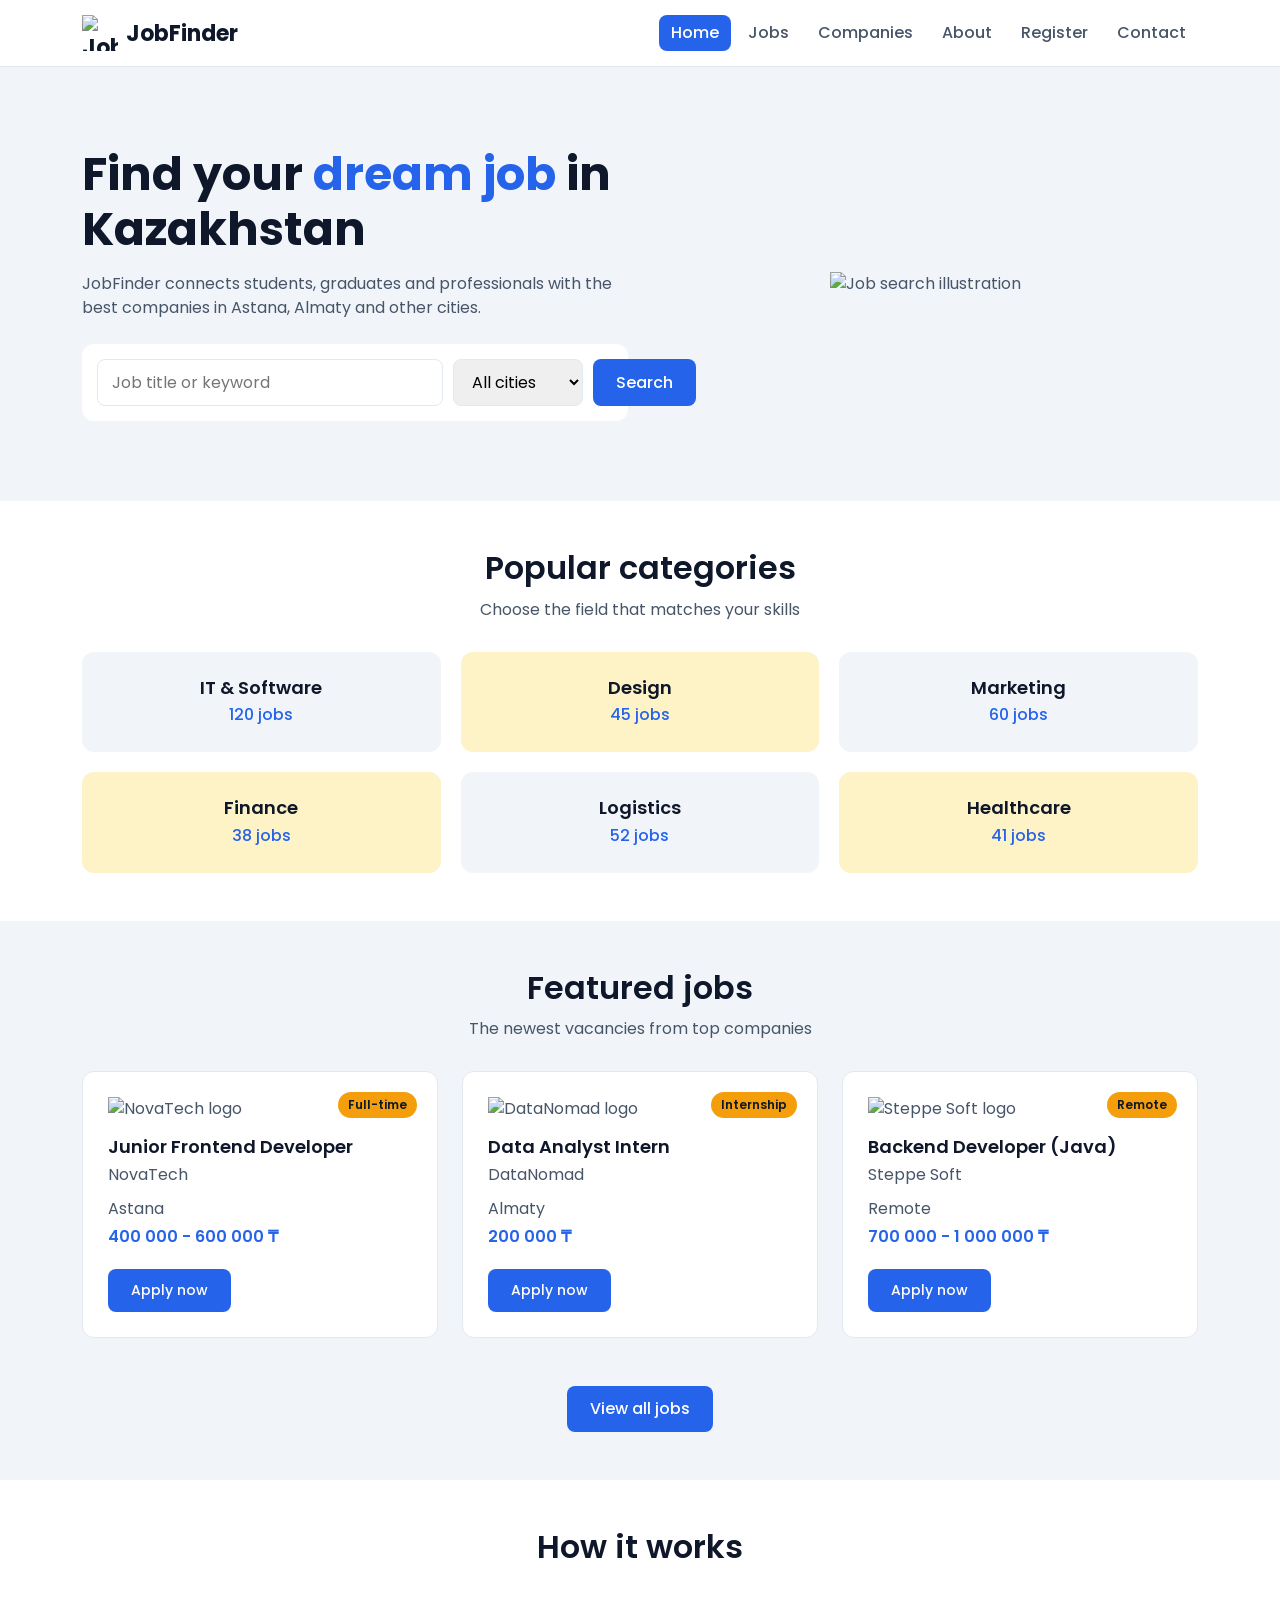
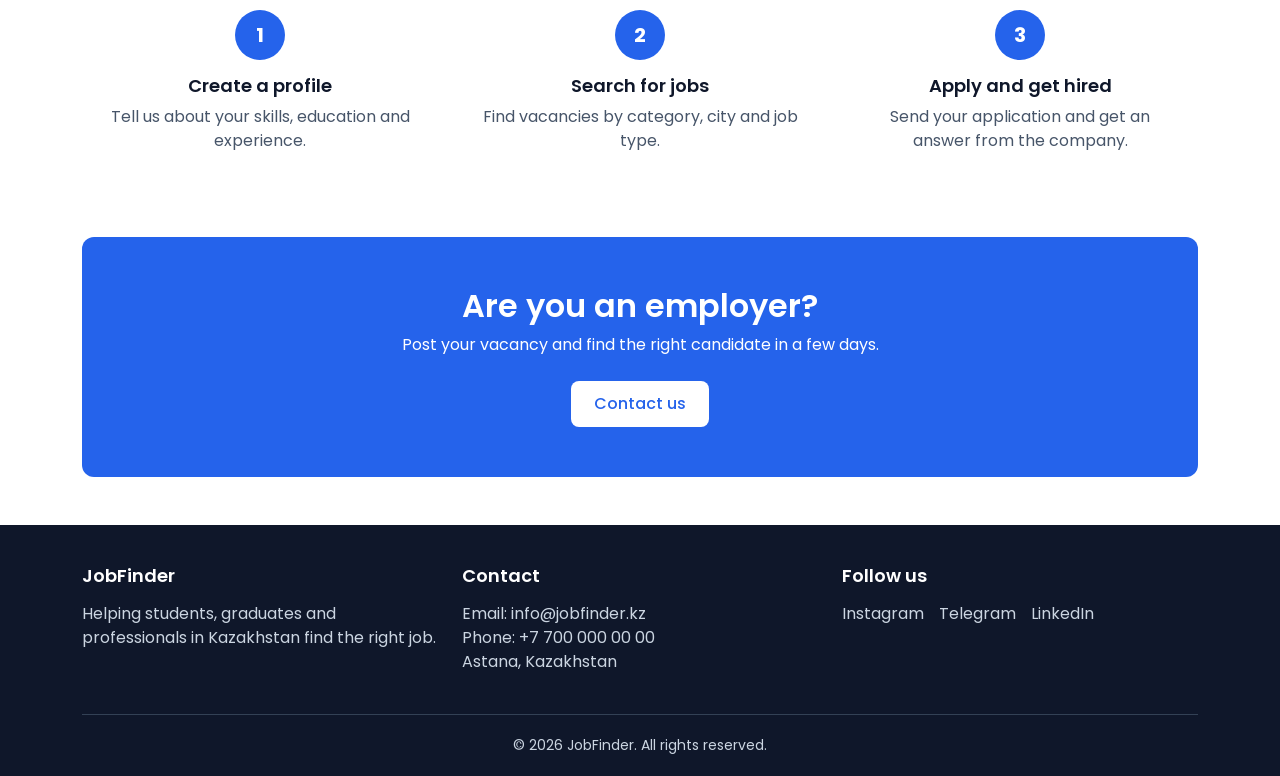
==== index.html @ 1bc91f88 "Endterm: validation, search and filter, CRUD, gallery" ====
<!DOCTYPE html>
<html lang="en">
<head>
    <meta charset="UTF-8">
    <meta name="viewport" content="width=device-width, initial-scale=1.0">
    <title>JobFinder | Home</title>
    <link rel="stylesheet" href="https://fonts.googleapis.com/css2?family=Poppins:wght@400;500;600;700&display=swap">
    <link rel="stylesheet" href="https://cdn.jsdelivr.net/npm/bootstrap@5.3.3/dist/css/bootstrap.min.css">
    <link rel="stylesheet" href="css/style.css">
</head>
<body>

    <header class="site-header">
        <div class="container header-inner">
            <a href="index.html" class="logo">
                <img src="images/logo.svg" alt="JobFinder logo" class="logo-img">
                <span>JobFinder</span>
            </a>
            <nav>
                <ul class="nav-menu">
                    <li><a href="index.html" class="active">Home</a></li>
                    <li><a href="jobs.html">Jobs</a></li>
                    <li><a href="companies.html">Companies</a></li>
                    <li><a href="about.html">About</a></li>
                    <li><a href="contact.html#registration">Register</a></li>
                    <li><a href="contact.html">Contact</a></li>
                </ul>
            </nav>
        </div>
    </header>

    <main>
        <section class="hero">
            <div class="container">
                <div class="row align-items-center g-4">
                    <div class="col-12 col-lg-6">
                        <h1 class="hero-title">Find your <span>dream job</span> in Kazakhstan</h1>
                        <p class="mb-4">JobFinder connects students, graduates and professionals with the best companies in Astana, Almaty and other cities.</p>
                        <form class="search-form" action="jobs.html">
                            <input type="text" name="keyword" placeholder="Job title or keyword">
                            <select name="city">
                                <option value="all">All cities</option>
                                <option value="astana">Astana</option>
                                <option value="almaty">Almaty</option>
                                <option value="shymkent">Shymkent</option>
                                <option value="remote">Remote</option>
                            </select>
                            <button type="submit" class="btn btn-main">Search</button>
                        </form>
                    </div>
                    <div class="col-12 col-lg-6 text-center d-none d-lg-block">
                        <img src="images/hero.svg" alt="Job search illustration" class="hero-img">
                    </div>
                </div>
            </div>
        </section>

        <section class="py-5">
            <div class="container">
                <h2 class="section-title text-center">Popular categories</h2>
                <p class="section-subtitle text-center">Choose the field that matches your skills</p>
                <div class="category-grid">
                    <div class="category-item">
                        <h3>IT &amp; Software</h3>
                        <span class="category-count">120 jobs</span>
                    </div>
                    <div class="category-item">
                        <h3>Design</h3>
                        <span class="category-count">45 jobs</span>
                    </div>
                    <div class="category-item">
                        <h3>Marketing</h3>
                        <span class="category-count">60 jobs</span>
                    </div>
                    <div class="category-item">
                        <h3>Finance</h3>
                        <span class="category-count">38 jobs</span>
                    </div>
                    <div class="category-item">
                        <h3>Logistics</h3>
                        <span class="category-count">52 jobs</span>
                    </div>
                    <div class="category-item">
                        <h3>Healthcare</h3>
                        <span class="category-count">41 jobs</span>
                    </div>
                </div>
            </div>
        </section>

        <section id="featured-jobs" class="py-5">
            <div class="container">
                <h2 class="section-title text-center">Featured jobs</h2>
                <p class="section-subtitle text-center">The newest vacancies from top companies</p>
                <div class="row g-4">
                <div class="col-12 col-md-6 col-lg-4">
                    <article class="job-card">
                        <span class="job-badge">Full-time</span>
                        <img src="images/novatech.svg" alt="NovaTech logo" class="job-logo" loading="lazy">
                        <h3 class="job-title">Junior Frontend Developer</h3>
                        <p class="job-company">NovaTech</p>
                        <ul class="job-info">
                            <li>Astana</li>
                            <li class="job-salary">400 000 - 600 000 ₸</li>
                        </ul>
                        <a href="contact.html" class="btn btn-main btn-sm">Apply now</a>
                    </article>
                </div>
                <div class="col-12 col-md-6 col-lg-4">
                    <article class="job-card">
                        <span class="job-badge">Internship</span>
                        <img src="images/datanomad.svg" alt="DataNomad logo" class="job-logo" loading="lazy">
                        <h3 class="job-title">Data Analyst Intern</h3>
                        <p class="job-company">DataNomad</p>
                        <ul class="job-info">
                            <li>Almaty</li>
                            <li class="job-salary">200 000 ₸</li>
                        </ul>
                        <a href="contact.html" class="btn btn-main btn-sm">Apply now</a>
                    </article>
                </div>
                <div class="col-12 col-md-6 col-lg-4">
                    <article class="job-card">
                        <span class="job-badge">Remote</span>
                        <img src="images/steppesoft.svg" alt="Steppe Soft logo" class="job-logo" loading="lazy">
                        <h3 class="job-title">Backend Developer (Java)</h3>
                        <p class="job-company">Steppe Soft</p>
                        <ul class="job-info">
                            <li>Remote</li>
                            <li class="job-salary">700 000 - 1 000 000 ₸</li>
                        </ul>
                        <a href="contact.html" class="btn btn-main btn-sm">Apply now</a>
                    </article>
                </div>
                </div>
                <div class="text-center mt-5">
                    <a href="jobs.html" class="btn btn-main">View all jobs</a>
                </div>
            </div>
        </section>

        <section class="py-5">
            <div class="container">
                <h2 class="section-title text-center mb-4">How it works</h2>
                <div class="row g-4">
                    <div class="col-12 col-md-4">
                        <div class="step">
                            <span class="step-number">1</span>
                            <h3>Create a profile</h3>
                            <p>Tell us about your skills, education and experience.</p>
                        </div>
                    </div>
                    <div class="col-12 col-md-4">
                        <div class="step">
                            <span class="step-number">2</span>
                            <h3>Search for jobs</h3>
                            <p>Find vacancies by category, city and job type.</p>
                        </div>
                    </div>
                    <div class="col-12 col-md-4">
                        <div class="step">
                            <span class="step-number">3</span>
                            <h3>Apply and get hired</h3>
                            <p>Send your application and get an answer from the company.</p>
                        </div>
                    </div>
                </div>
            </div>
        </section>

        <section class="pb-5">
            <div class="container">
                <div class="cta text-center">
                    <h2>Are you an employer?</h2>
                    <p class="mb-4">Post your vacancy and find the right candidate in a few days.</p>
                    <a href="contact.html" class="btn btn-light-main">Contact us</a>
                </div>
            </div>
        </section>
    </main>

    <footer class="site-footer">
        <div class="container">
            <div class="row">
                <div class="col-12 col-md-4 mb-4">
                    <h3 class="footer-title">JobFinder</h3>
                    <p>Helping students, graduates and professionals in Kazakhstan find the right job.</p>
                </div>
                <div class="col-12 col-md-4 mb-4">
                    <h3 class="footer-title">Contact</h3>
                    <address>
                        Email: info@jobfinder.kz<br>
                        Phone: +7 700 000 00 00<br>
                        Astana, Kazakhstan
                    </address>
                </div>
                <div class="col-12 col-md-4 mb-4">
                    <h3 class="footer-title">Follow us</h3>
                    <ul class="social-links">
                        <li><a href="#">Instagram</a></li>
                        <li><a href="#">Telegram</a></li>
                        <li><a href="#">LinkedIn</a></li>
                    </ul>
                </div>
            </div>
            <p class="copyright text-center mb-0">&copy; 2026 JobFinder. All rights reserved.</p>
        </div>
    </footer>

    <script src="https://code.jquery.com/jquery-3.7.1.min.js"></script>
    <script src="js/script.js"></script>
</body>
</html>
---- css/style.css ----
:root {
    --primary: #2563eb;
    --primary-dark: #1d4ed8;
    --accent: #f59e0b;
    --dark: #0f172a;
    --light: #f1f5f9;
    --text: #475569;
    --white: #ffffff;
    --border: #e2e8f0;
    --font-main: "Poppins", sans-serif;
    --radius: 12px;
}

body {
    font-family: var(--font-main);
    font-size: 15px;
    color: var(--text);
    background-color: var(--white);
}

h1,
h2,
h3 {
    color: var(--dark);
    font-weight: 600;
}

a {
    text-decoration: none;
}

.site-header {
    background-color: var(--white);
    border-bottom: 1px solid var(--border);
    padding: 15px 0;
}

.header-inner {
    display: flex;
    flex-direction: column;
    align-items: center;
    gap: 12px;
}

.logo {
    display: flex;
    align-items: center;
    gap: 8px;
    font-size: 22px;
    font-weight: 700;
    color: var(--dark);
}

.logo-img {
    width: 36px;
    height: 36px;
}

.nav-menu {
    display: flex;
    flex-wrap: wrap;
    justify-content: center;
    gap: 5px;
    list-style: none;
    margin: 0;
    padding: 0;
}

.nav-menu a {
    display: block;
    padding: 6px 12px;
    border-radius: 8px;
    color: var(--text);
    font-weight: 500;
}

.nav-menu a:hover,
.nav-menu a:focus {
    background-color: var(--light);
    color: var(--primary);
}

.nav-menu a.active {
    background-color: var(--primary);
    color: var(--white);
}

.btn-main {
    background-color: var(--primary);
    color: var(--white);
    border-radius: 8px;
    padding: 10px 22px;
    font-weight: 500;
}

.btn-main:hover,
.btn-main:focus {
    background-color: var(--primary-dark);
    color: var(--white);
}

.btn-light-main {
    background-color: var(--white);
    color: var(--primary);
    border-radius: 8px;
    padding: 10px 22px;
    font-weight: 500;
}

.btn-light-main:hover,
.btn-light-main:focus {
    background-color: var(--accent);
    color: var(--dark);
}

.hero {
    background-color: var(--light);
    padding: 40px 0;
}

.hero-title {
    font-size: 28px;
    font-weight: 700;
    margin-bottom: 15px;
}

.hero-title span {
    color: var(--primary);
}

.hero-img {
    width: 100%;
    max-width: 480px;
}

.search-form {
    display: flex;
    flex-direction: column;
    gap: 10px;
    background-color: var(--white);
    padding: 15px;
    border-radius: var(--radius);
}

.search-form input,
.search-form select {
    padding: 10px 14px;
    border: 1px solid var(--border);
    border-radius: 8px;
    font-family: var(--font-main);
}

.search-form input {
    flex: 1;
}

.section-title {
    font-size: 24px;
    margin-bottom: 10px;
}

.section-subtitle {
    margin-bottom: 30px;
}

.category-grid {
    display: grid;
    grid-template-columns: 1fr;
    gap: 20px;
}

.category-item {
    background-color: var(--light);
    border-radius: var(--radius);
    padding: 25px;
    text-align: center;
}

.category-item:nth-child(even) {
    background-color: #fef3c7;
}

.category-item h3 {
    font-size: 18px;
    margin-bottom: 5px;
}

.category-count {
    color: var(--primary);
    font-weight: 500;
}

#featured-jobs {
    background-color: var(--light);
}

.job-card {
    position: relative;
    height: 100%;
    background-color: var(--white);
    border: 1px solid var(--border);
    border-radius: var(--radius);
    padding: 25px;
}

.job-card:hover {
    box-shadow: 0 8px 20px rgba(15, 23, 42, 0.1);
}

.job-badge {
    position: absolute;
    top: 20px;
    right: 20px;
    background-color: var(--accent);
    color: var(--dark);
    font-size: 12px;
    font-weight: 600;
    padding: 4px 10px;
    border-radius: 20px;
}

.job-logo {
    width: 56px;
    height: 56px;
    margin-bottom: 15px;
}

.job-title {
    font-size: 18px;
    margin-bottom: 5px;
}

.job-company {
    margin-bottom: 10px;
}

.job-info {
    list-style: none;
    padding: 0;
    margin-bottom: 20px;
}

.job-info li {
    margin-bottom: 4px;
}

.job-salary {
    color: var(--primary);
    font-weight: 600;
}

.step {
    text-align: center;
    padding: 20px;
}

.step-number {
    display: inline-flex;
    align-items: center;
    justify-content: center;
    width: 50px;
    height: 50px;
    border-radius: 50%;
    background-color: var(--primary);
    color: var(--white);
    font-size: 20px;
    font-weight: 700;
    margin-bottom: 15px;
}

.step h3 {
    font-size: 18px;
}

.cta {
    background-color: var(--primary);
    color: var(--white);
    border-radius: var(--radius);
    padding: 40px 20px;
}

.cta h2 {
    color: var(--white);
}

.page-banner {
    background-color: var(--dark);
    padding: 40px 0;
}

.page-banner h1 {
    color: var(--white);
    font-size: 28px;
}

.page-banner p {
    color: #cbd5e1;
    margin: 0;
}

.jobs-table {
    width: 100%;
    min-width: 600px;
    border-collapse: collapse;
}

.jobs-table th {
    background-color: var(--primary);
    color: var(--white);
    padding: 12px;
    text-align: left;
}

.jobs-table td {
    padding: 12px;
    border-bottom: 1px solid var(--border);
}

.jobs-table tbody tr:nth-child(even) {
    background-color: var(--light);
}

.company-card {
    height: 100%;
    background-color: var(--light);
    border-radius: var(--radius);
    padding: 25px;
    text-align: center;
}

.company-logo {
    width: 72px;
    height: 72px;
    margin-bottom: 15px;
}

.company-card h3 {
    font-size: 18px;
    margin-bottom: 5px;
}

.company-jobs {
    display: block;
    color: var(--primary);
    font-weight: 500;
    margin: 10px 0 15px;
}

.about-img {
    width: 100%;
    max-width: 460px;
}

.values-list {
    padding-left: 20px;
}

.values-list li {
    margin-bottom: 8px;
}

.stats-grid {
    display: grid;
    grid-template-columns: repeat(2, 1fr);
    gap: 20px;
}

.stat-item {
    background-color: var(--light);
    border-radius: var(--radius);
    padding: 25px;
    text-align: center;
}

.stat-number {
    display: block;
    font-size: 28px;
    font-weight: 700;
    color: var(--primary);
}

.contact-form {
    background-color: var(--light);
    border-radius: var(--radius);
    padding: 25px;
}

.contact-info {
    height: 100%;
    border: 1px solid var(--border);
    border-radius: var(--radius);
    padding: 25px;
}

.contact-info h3 {
    font-size: 18px;
    margin-top: 20px;
}

.hours-list {
    list-style: none;
    padding: 0;
}

.site-footer {
    background-color: var(--dark);
    color: #cbd5e1;
    padding: 40px 0 20px;
}

.footer-title {
    color: var(--white);
    font-size: 18px;
    margin-bottom: 15px;
}

.social-links {
    display: flex;
    gap: 15px;
    list-style: none;
    padding: 0;
}

.social-links a {
    color: #cbd5e1;
}

.social-links a:hover,
.social-links a:focus {
    color: var(--accent);
}

.copyright {
    border-top: 1px solid #334155;
    padding-top: 20px;
    font-size: 14px;
}

@media (min-width: 768px) {
    body {
        font-size: 16px;
    }

    .header-inner {
        flex-direction: row;
        justify-content: space-between;
    }

    .hero {
        padding: 60px 0;
    }

    .hero-title {
        font-size: 36px;
    }

    .search-form {
        flex-direction: row;
    }

    .section-title {
        font-size: 28px;
    }

    .category-grid {
        grid-template-columns: repeat(2, 1fr);
    }

    .cta {
        padding: 50px 40px;
    }

    .page-banner {
        padding: 60px 0;
    }

    .page-banner h1 {
        font-size: 36px;
    }
}

@media (min-width: 992px) {
    .hero {
        padding: 80px 0;
    }

    .hero-title {
        font-size: 46px;
    }

    .section-title {
        font-size: 32px;
    }

    .category-grid {
        grid-template-columns: repeat(3, 1fr);
    }

    .stats-grid {
        grid-template-columns: repeat(4, 1fr);
    }

    .page-banner h1 {
        font-size: 42px;
    }
}

.filter-panel {
    background-color: var(--light);
    border-radius: var(--radius);
    padding: 20px;
}

.filter-buttons {
    display: flex;
    flex-wrap: wrap;
    gap: 8px;
}

.filter-btn {
    background-color: var(--white);
    color: var(--primary);
    border: 1px solid var(--primary);
    border-radius: 20px;
    padding: 6px 16px;
    font-family: var(--font-main);
}

.filter-btn:hover,
.filter-btn:focus {
    background-color: #dbeafe;
}

.filter-btn.active {
    background-color: var(--primary);
    color: var(--white);
}

.no-results {
    text-align: center;
    padding: 30px 0;
}

.job-form {
    background-color: var(--light);
    border-radius: var(--radius);
    padding: 25px;
}

.job-form h3 {
    font-size: 20px;
    margin-bottom: 15px;
}

#cancel-btn {
    display: none;
}

.jobs-table td:last-child {
    white-space: nowrap;
}

#strength-bar {
    width: 0;
    transition: width 0.3s;
}

#reg-alert {
    display: none;
}

.gallery-img {
    width: 100%;
    height: 160px;
    object-fit: contain;
    background-color: var(--light);
    border-radius: var(--radius);
    padding: 15px;
    cursor: pointer;
}

.lightbox {
    display: none;
    position: fixed;
    top: 0;
    left: 0;
    width: 100%;
    height: 100%;
    background-color: rgba(15, 23, 42, 0.9);
    z-index: 1000;
    text-align: center;
    padding-top: 80px;
}

#lightbox-caption {
    color: var(--white);
    margin-top: 15px;
}

.lightbox-close {
    position: absolute;
    top: 15px;
    right: 25px;
    background: none;
    border: none;
    color: var(--white);
    font-size: 40px;
}

.lightbox-arrow {
    position: absolute;
    bottom: 40px;
    background-color: rgba(255, 255, 255, 0.2);
    border: none;
    color: var(--white);
    font-size: 30px;
    padding: 10px 18px;
    border-radius: 8px;
}

.lightbox-arrow:hover,
.lightbox-arrow:focus,
.lightbox-close:hover,
.lightbox-close:focus {
    color: var(--accent);
}

.lightbox-prev {
    left: 20px;
}

.lightbox-next {
    right: 20px;
}

#lightbox-img {
    max-width: 85%;
    max-height: 60vh;
    background-color: var(--white);
    border-radius: var(--radius);
    padding: 20px;
}

@media (min-width: 768px) {
    .lightbox-arrow {
        top: 50%;
        bottom: auto;
    }

    #lightbox-img {
        max-width: 70%;
        max-height: 65vh;
    }
}
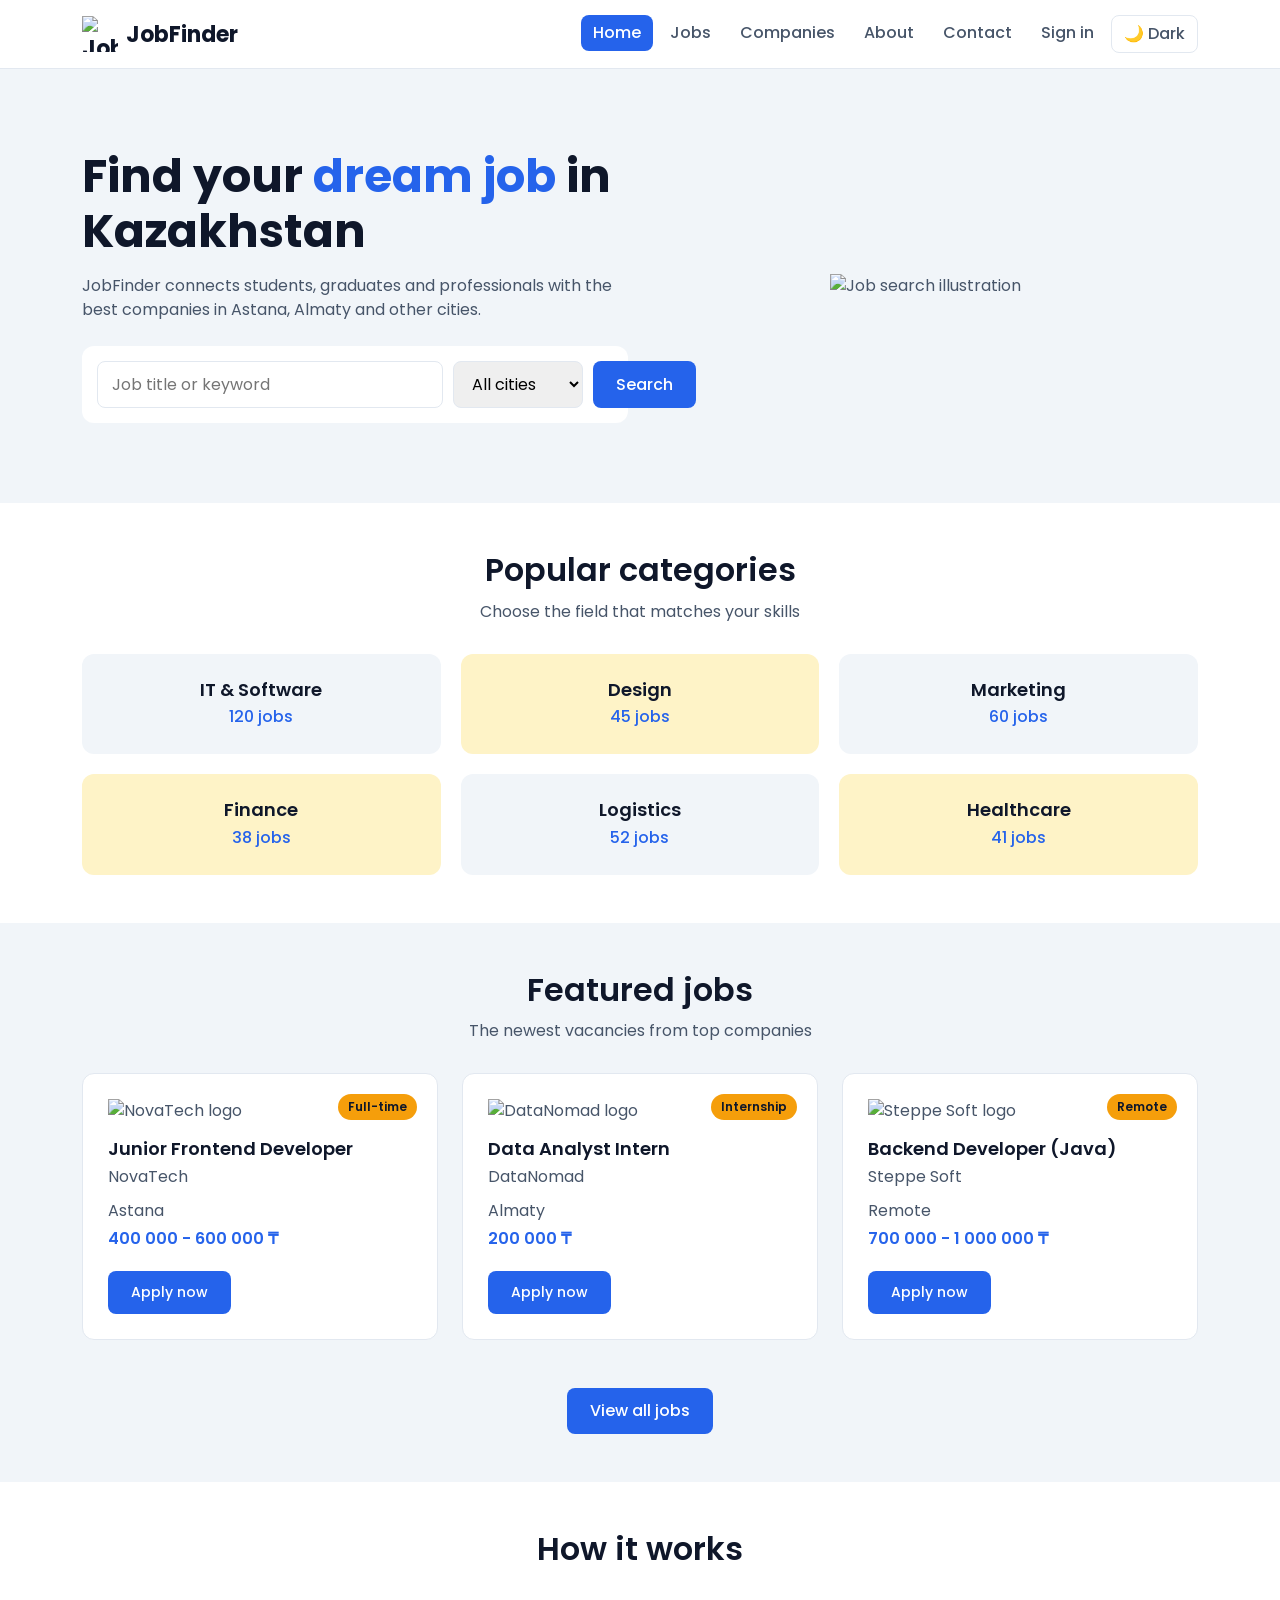
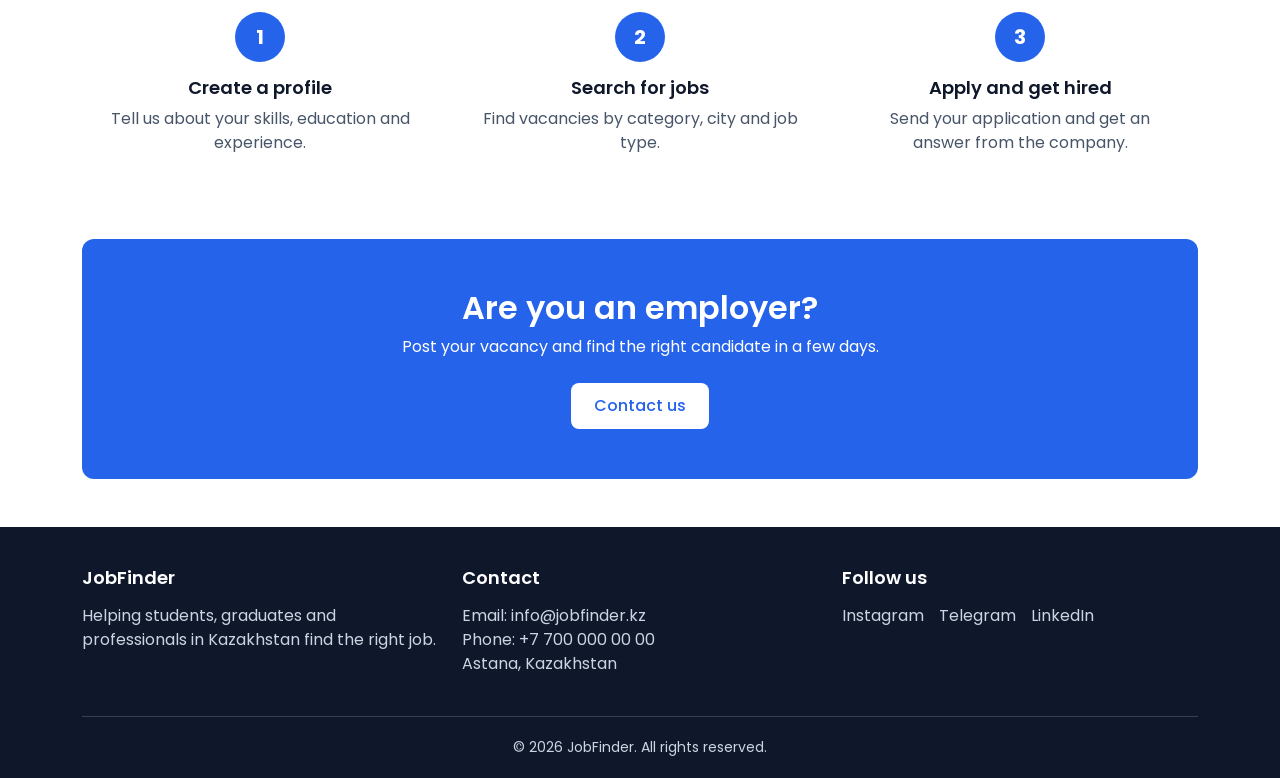
==== commit 465ccc73: "Final: sign in, FAQ, API, report update" ====
--- a/index.html
+++ b/index.html
@@ -7,6 +7,7 @@
     <link rel="stylesheet" href="https://fonts.googleapis.com/css2?family=Poppins:wght@400;500;600;700&display=swap">
     <link rel="stylesheet" href="https://cdn.jsdelivr.net/npm/bootstrap@5.3.3/dist/css/bootstrap.min.css">
     <link rel="stylesheet" href="css/style.css">
+    <script src="js/theme.js"></script>
 </head>
 <body>
 
@@ -22,8 +23,13 @@
                     <li><a href="jobs.html">Jobs</a></li>
                     <li><a href="companies.html">Companies</a></li>
                     <li><a href="about.html">About</a></li>
-                    <li><a href="contact.html#registration">Register</a></li>
                     <li><a href="contact.html">Contact</a></li>
+                    <li><a href="signin.html" id="signin-link">Sign in</a></li>
+                    <li id="user-item">
+                        <span id="user-greeting"></span>
+                        <button type="button" id="signout-btn" class="nav-btn">Sign out</button>
+                    </li>
+                    <li><button type="button" id="theme-toggle" class="nav-btn">🌙 Dark</button></li>
                 </ul>
             </nav>
         </div>
--- a/css/style.css
+++ b/css/style.css
@@ -7,6 +7,10 @@
     --text: #475569;
     --white: #ffffff;
     --border: #e2e8f0;
+    --bg: #ffffff;
+    --surface: #ffffff;
+    --heading: #0f172a;
+    --category-alt: #fef3c7;
     --font-main: "Poppins", sans-serif;
     --radius: 12px;
 }
@@ -15,13 +19,13 @@
     font-family: var(--font-main);
     font-size: 15px;
     color: var(--text);
-    background-color: var(--white);
+    background-color: var(--bg);
 }
 
 h1,
 h2,
 h3 {
-    color: var(--dark);
+    color: var(--heading);
     font-weight: 600;
 }
 
@@ -30,7 +34,7 @@
 }
 
 .site-header {
-    background-color: var(--white);
+    background-color: var(--bg);
     border-bottom: 1px solid var(--border);
     padding: 15px 0;
 }
@@ -48,7 +52,7 @@
     gap: 8px;
     font-size: 22px;
     font-weight: 700;
-    color: var(--dark);
+    color: var(--heading);
 }
 
 .logo-img {
@@ -137,7 +141,7 @@
     display: flex;
     flex-direction: column;
     gap: 10px;
-    background-color: var(--white);
+    background-color: var(--surface);
     padding: 15px;
     border-radius: var(--radius);
 }
@@ -177,7 +181,7 @@
 }
 
 .category-item:nth-child(even) {
-    background-color: #fef3c7;
+    background-color: var(--category-alt);
 }
 
 .category-item h3 {
@@ -197,7 +201,7 @@
 .job-card {
     position: relative;
     height: 100%;
-    background-color: var(--white);
+    background-color: var(--surface);
     border: 1px solid var(--border);
     border-radius: var(--radius);
     padding: 25px;
@@ -441,45 +445,45 @@
         font-size: 16px;
     }
 
+    .hero {
+        padding: 60px 0;
+    }
+
+    .hero-title {
+        font-size: 36px;
+    }
+
+    .search-form {
+        flex-direction: row;
+    }
+
+    .section-title {
+        font-size: 28px;
+    }
+
+    .category-grid {
+        grid-template-columns: repeat(2, 1fr);
+    }
+
+    .cta {
+        padding: 50px 40px;
+    }
+
+    .page-banner {
+        padding: 60px 0;
+    }
+
+    .page-banner h1 {
+        font-size: 36px;
+    }
+}
+
+@media (min-width: 992px) {
     .header-inner {
         flex-direction: row;
         justify-content: space-between;
     }
 
-    .hero {
-        padding: 60px 0;
-    }
-
-    .hero-title {
-        font-size: 36px;
-    }
-
-    .search-form {
-        flex-direction: row;
-    }
-
-    .section-title {
-        font-size: 28px;
-    }
-
-    .category-grid {
-        grid-template-columns: repeat(2, 1fr);
-    }
-
-    .cta {
-        padding: 50px 40px;
-    }
-
-    .page-banner {
-        padding: 60px 0;
-    }
-
-    .page-banner h1 {
-        font-size: 36px;
-    }
-}
-
-@media (min-width: 992px) {
     .hero {
         padding: 80px 0;
     }
@@ -518,7 +522,7 @@
 }
 
 .filter-btn {
-    background-color: var(--white);
+    background-color: var(--surface);
     color: var(--primary);
     border: 1px solid var(--primary);
     border-radius: 20px;
@@ -636,7 +640,7 @@
 #lightbox-img {
     max-width: 85%;
     max-height: 60vh;
-    background-color: var(--white);
+    background-color: #ffffff;
     border-radius: var(--radius);
     padding: 20px;
 }
@@ -652,3 +656,139 @@
         max-height: 65vh;
     }
 }
+
+[data-bs-theme="dark"] {
+    --bg: #0f172a;
+    --surface: #1e293b;
+    --light: #1e293b;
+    --heading: #f1f5f9;
+    --text: #cbd5e1;
+    --border: #334155;
+    --category-alt: #3b2f12;
+}
+
+[data-bs-theme="dark"] .page-banner,
+[data-bs-theme="dark"] .site-footer {
+    background-color: #020617;
+}
+
+[data-bs-theme="dark"] .filter-btn:hover,
+[data-bs-theme="dark"] .filter-btn:focus {
+    background-color: #1e3a8a;
+}
+
+.nav-btn {
+    background-color: transparent;
+    border: 1px solid var(--border);
+    border-radius: 8px;
+    color: var(--text);
+    padding: 6px 12px;
+    font-family: var(--font-main);
+    font-weight: 500;
+}
+
+.nav-btn:hover,
+.nav-btn:focus {
+    background-color: var(--light);
+    color: var(--primary);
+}
+
+#user-item {
+    display: none;
+    align-items: center;
+    gap: 8px;
+}
+
+#user-greeting {
+    font-weight: 500;
+    color: var(--heading);
+}
+
+.auth-box {
+    background-color: var(--light);
+    border-radius: var(--radius);
+    padding: 25px;
+}
+
+#signed-in-box {
+    display: none;
+}
+
+#signin-required {
+    display: none;
+}
+
+.faq-item {
+    border: 1px solid var(--border);
+    border-radius: var(--radius);
+    margin-bottom: 12px;
+    overflow: hidden;
+}
+
+.faq-question {
+    display: flex;
+    justify-content: space-between;
+    align-items: center;
+    width: 100%;
+    background-color: var(--light);
+    color: var(--heading);
+    border: none;
+    padding: 15px 20px;
+    font-family: var(--font-main);
+    font-size: 16px;
+    font-weight: 500;
+    text-align: left;
+}
+
+.faq-question:hover,
+.faq-question:focus {
+    color: var(--primary);
+}
+
+.faq-icon {
+    font-size: 22px;
+    margin-left: 15px;
+}
+
+.faq-answer {
+    display: none;
+    padding: 15px 20px;
+}
+
+.faq-answer p {
+    margin: 0;
+}
+
+.api-card {
+    height: 100%;
+    background-color: var(--surface);
+    border: 1px solid var(--border);
+    border-radius: var(--radius);
+    padding: 20px;
+}
+
+.api-card h3 {
+    font-size: 17px;
+}
+
+.api-tag {
+    display: inline-block;
+    background-color: var(--light);
+    color: var(--text);
+    font-size: 12px;
+    padding: 3px 10px;
+    border-radius: 20px;
+    margin: 0 5px 5px 0;
+}
+
+.api-remote {
+    background-color: #dcfce7;
+    color: #166534;
+}
+
+.api-pagination {
+    display: flex;
+    justify-content: center;
+    align-items: center;
+    gap: 15px;
+}
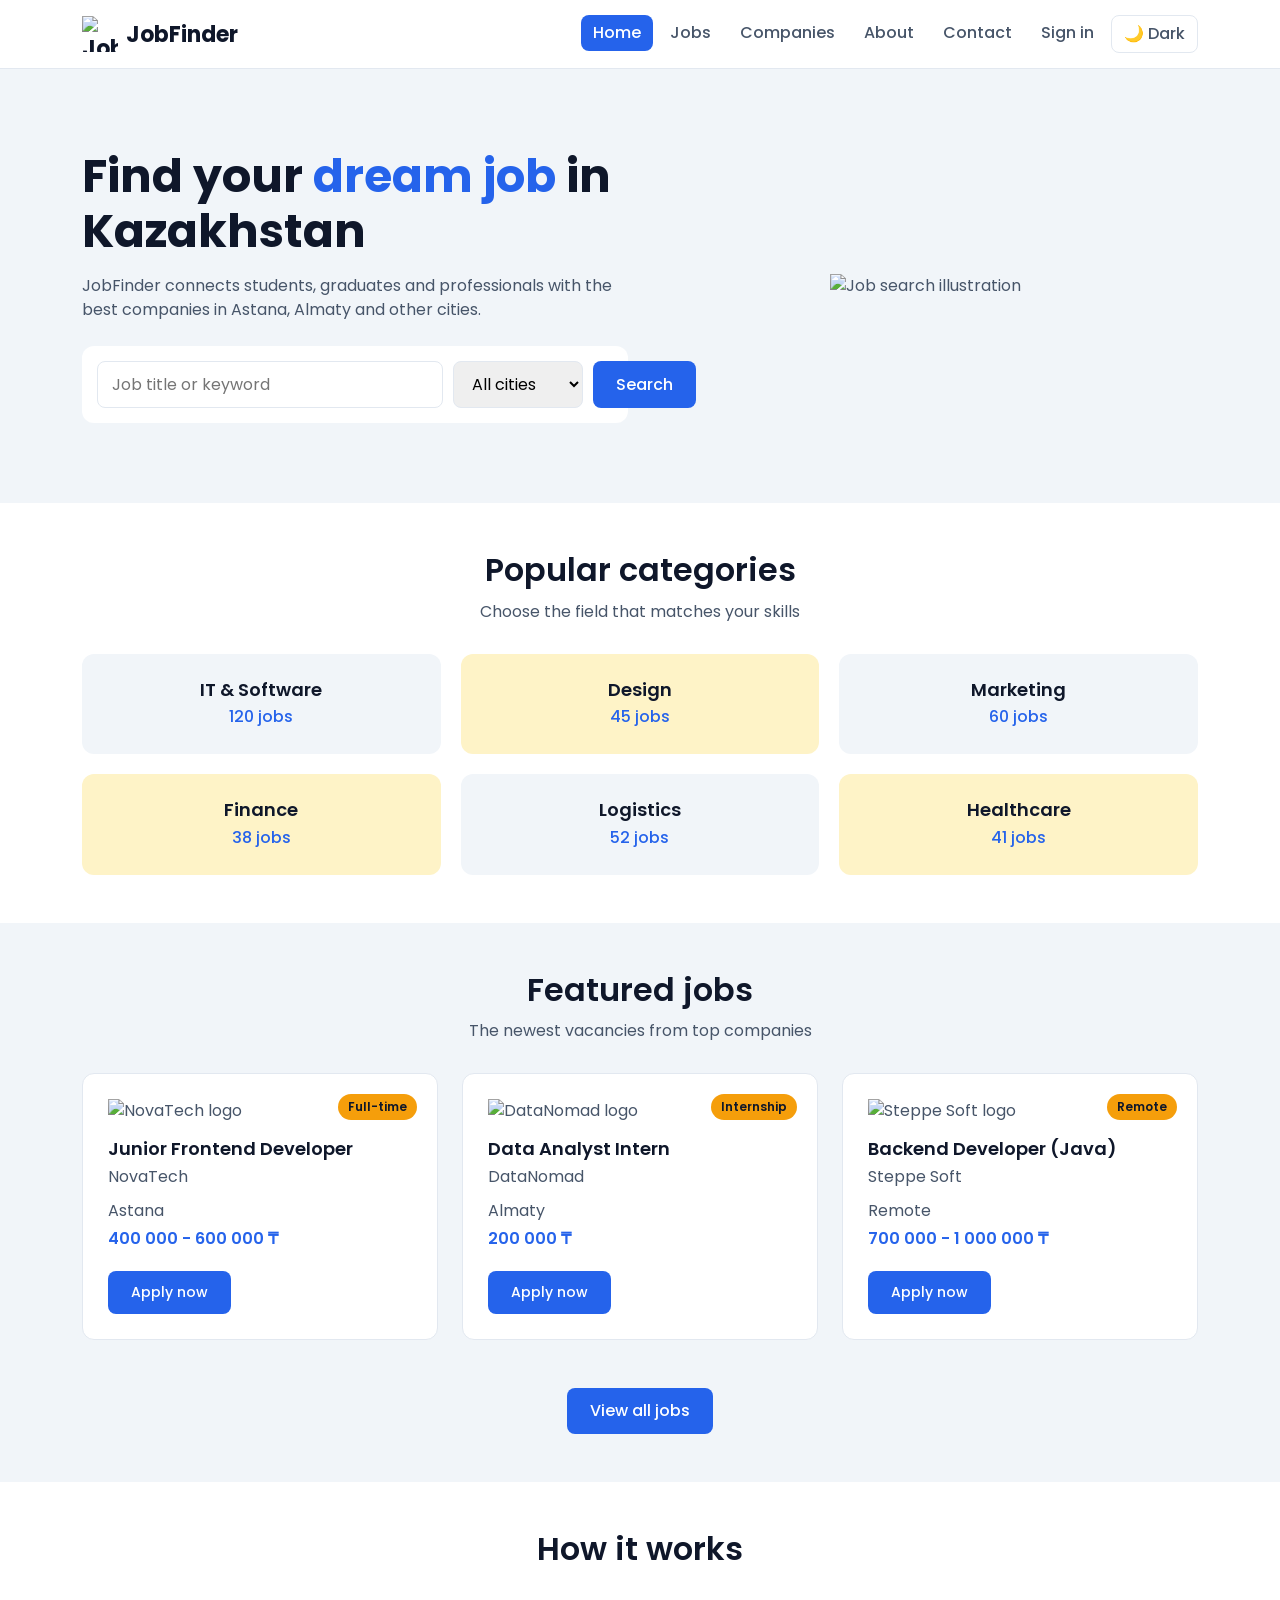
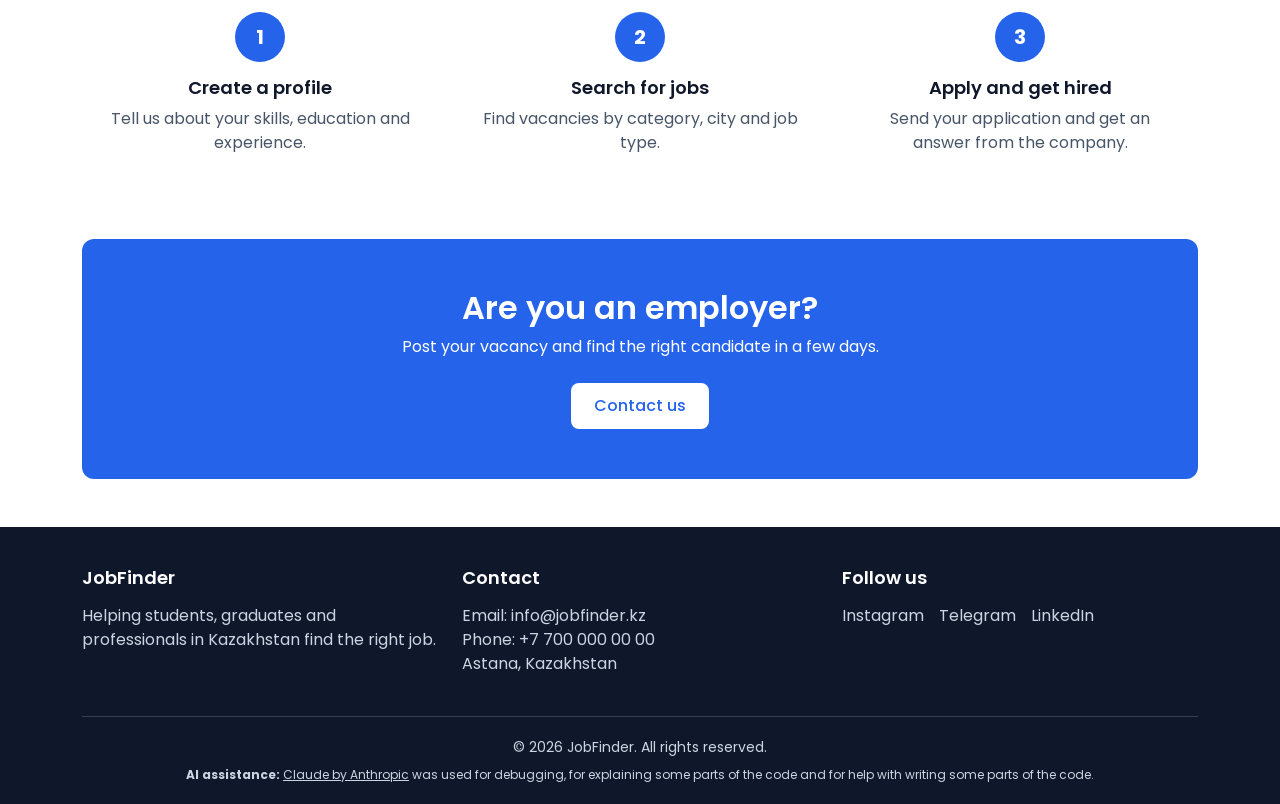
==== commit 47b37b0c: "Add AI assistance note" ====
--- a/index.html
+++ b/index.html
@@ -209,7 +209,7 @@
                     </ul>
                 </div>
             </div>
-            <p class="copyright text-center mb-0">&copy; 2026 JobFinder. All rights reserved.</p>
+            <p class="copyright text-center mb-0">&copy; 2026 JobFinder. All rights reserved.</p><p class="ai-note text-center mb-0"><strong>AI assistance:</strong> <a href="https://www.anthropic.com/claude" target="_blank">Claude by Anthropic</a> was used for debugging, for explaining some parts of the code and for help with writing some parts of the code.</p>
         </div>
     </footer>
 
--- a/css/style.css
+++ b/css/style.css
@@ -792,3 +792,18 @@
     align-items: center;
     gap: 15px;
 }
+
+.ai-note {
+    font-size: 12px;
+    margin-top: 8px;
+}
+
+.ai-note a {
+    color: #cbd5e1;
+    text-decoration: underline;
+}
+
+.ai-note a:hover,
+.ai-note a:focus {
+    color: var(--accent);
+}
